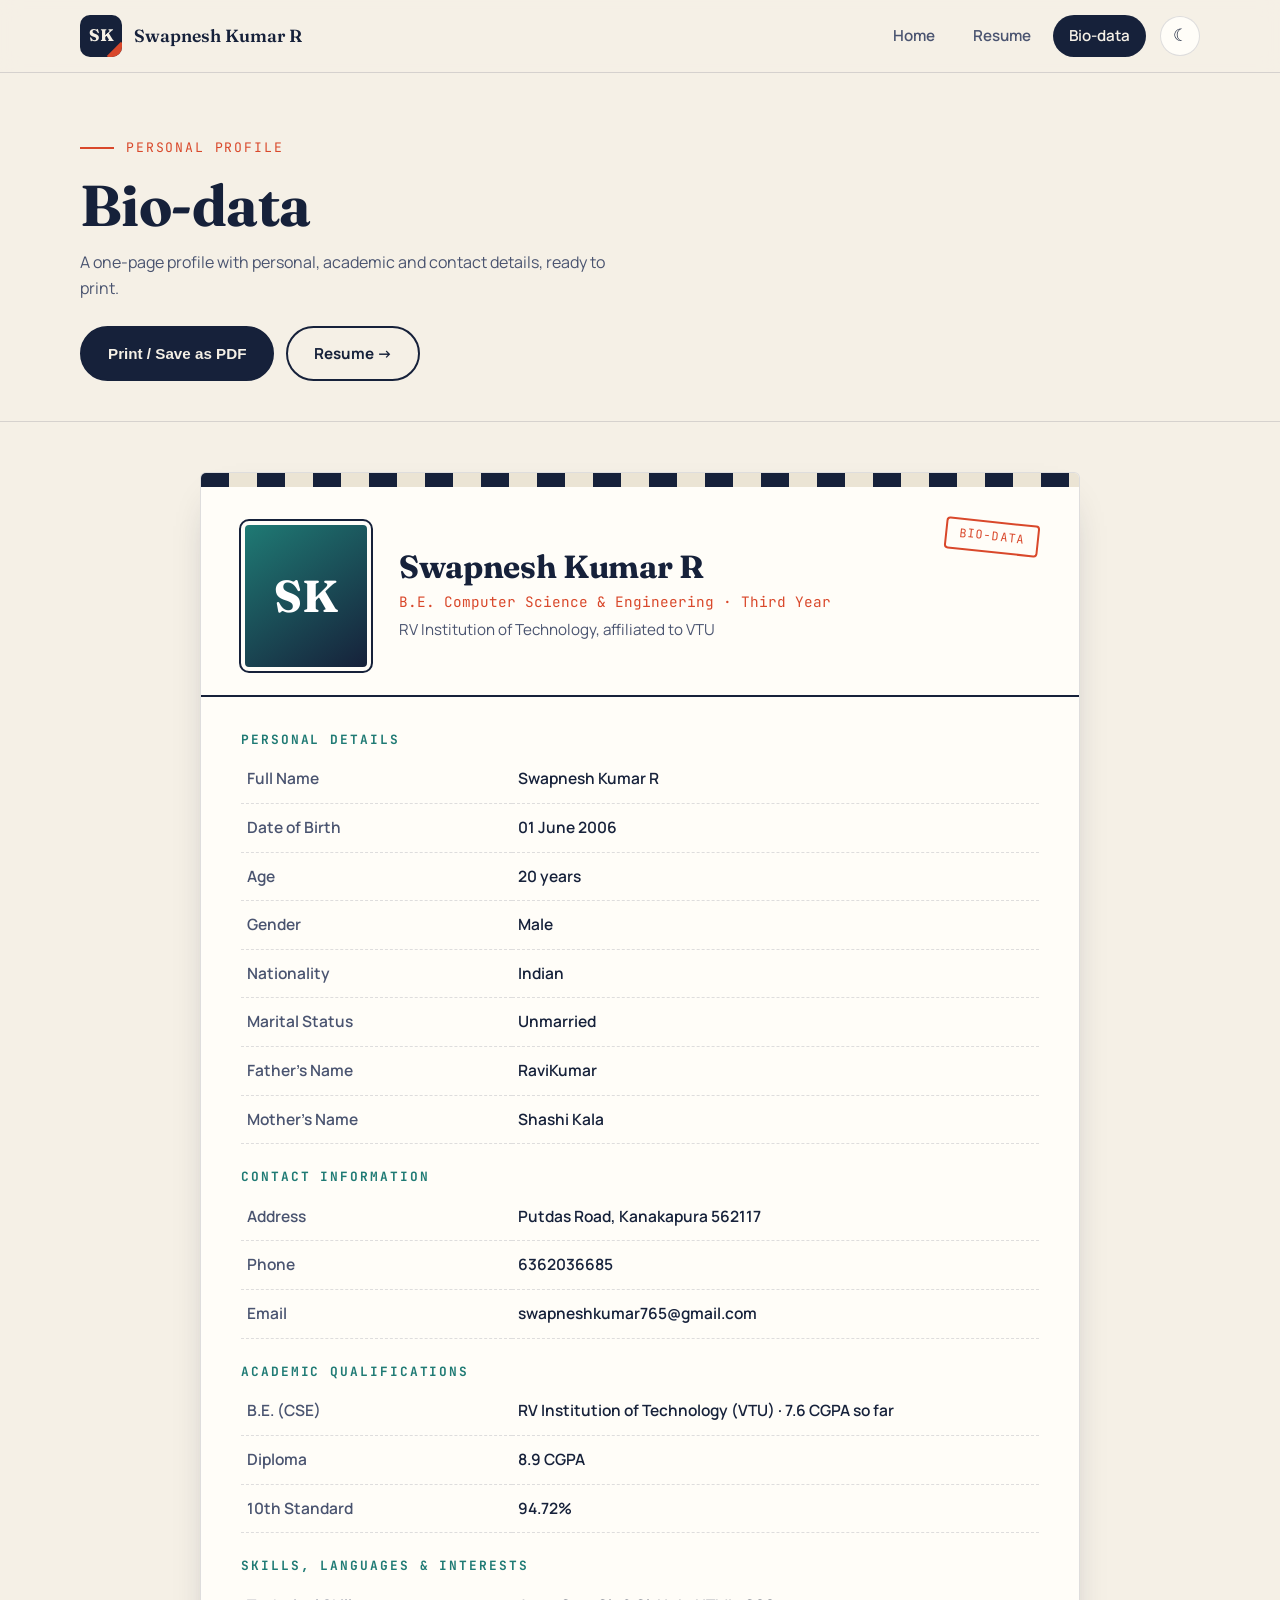
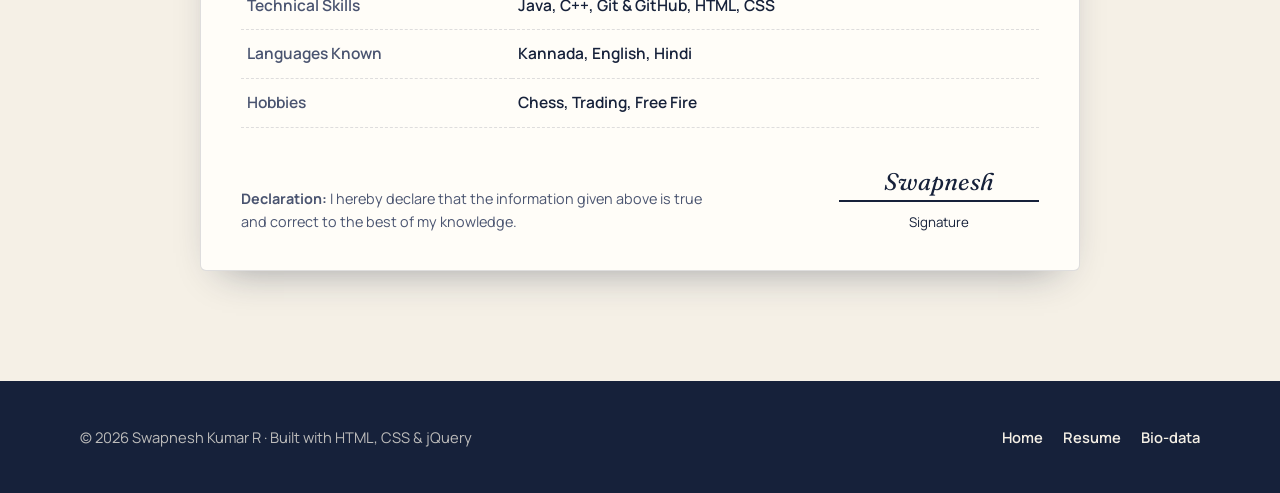
==== biodata.html @ 8de853ec "first commit" ====
<!DOCTYPE html>
<html lang="en">
<head>
  <meta charset="UTF-8">
  <meta name="viewport" content="width=device-width, initial-scale=1.0">
  <meta name="description" content="Bio-data of Swapnesh Kumar R — personal, academic and contact details.">
  <title>Bio-data — Swapnesh Kumar R</title>
  <link rel="preconnect" href="https://fonts.googleapis.com">
  <link rel="preconnect" href="https://fonts.gstatic.com" crossorigin>
  <link href="https://fonts.googleapis.com/css2?family=Fraunces:ital,opsz,wght@0,9..144,500;0,9..144,700;1,9..144,500&family=JetBrains+Mono:wght@400;500&family=Manrope:wght@400;600;700&display=swap" rel="stylesheet">
  <link rel="stylesheet" href="style.css">
</head>
<body>

  <header class="site-header">
    <div class="container nav-wrap">
      <a class="brand" href="index.html">
        <span class="brand-mark">SK</span>
        <span class="brand-name">Swapnesh Kumar R</span>
      </a>
      <button class="nav-toggle" aria-label="Toggle navigation" aria-expanded="false">
        <span></span><span></span><span></span>
      </button>
      <nav class="main-nav">
        <a class="nav-link" href="index.html">Home</a>
        <a class="nav-link" href="resume.html">Resume</a>
        <a class="nav-link" href="biodata.html">Bio-data</a>
        <button class="theme-toggle" aria-label="Toggle dark mode">☾</button>
      </nav>
    </div>
  </header>

  <section class="page-banner">
    <div class="container">
      <div class="eyebrow">Personal Profile</div>
      <h1>Bio-data</h1>
      <p>A one-page profile with personal, academic and contact details, ready to print.</p>
      <div class="banner-actions">
        <button class="btn btn-primary print-btn">Print / Save as PDF</button>
        <a class="btn btn-ghost" href="resume.html">Resume →</a>
      </div>
    </div>
  </section>

  <main class="container bio-wrap">
    <article class="bio-card reveal">

      <div class="bio-head">
        <div class="avatar" aria-label="Photo placeholder">SK</div>
        <div>
          <h2>Swapnesh Kumar R</h2>
          <div class="role">B.E. Computer Science &amp; Engineering · Third Year</div>
          <div class="tagline">RV Institution of Technology, affiliated to VTU</div>
        </div>
        <div class="stamp">Bio-data</div>
      </div>

      <div class="bio-body">

        <div class="bio-group">
          <h3>Personal Details</h3>
          <table class="bio-table">
            <tr><th>Full Name</th><td>Swapnesh Kumar R</td></tr>
            <tr><th>Date of Birth</th><td>01 June 2006</td></tr>
            <tr><th>Age</th><td id="age" data-dob="2006-06-01">—</td></tr>
            <tr><th>Gender</th><td>Male</td></tr>
            <tr><th>Nationality</th><td>Indian</td></tr>
            <tr><th>Marital Status</th><td>Unmarried</td></tr>
            <tr><th>Father's Name</th><td>RaviKumar</td></tr>
            <tr><th>Mother's Name</th><td>Shashi Kala</td></tr>
          </table>
        </div>

        <div class="bio-group">
          <h3>Contact Information</h3>
          <table class="bio-table">
            <tr><th>Address</th><td>Putdas Road, Kanakapura 562117</td></tr>
            <tr><th>Phone</th><td><span class="copyable" data-copy="6362036685" title="Click to copy">6362036685</span></td></tr>
            <tr><th>Email</th><td><span class="copyable" data-copy="swapneshkumar765@gmail.com" title="Click to copy">swapneshkumar765@gmail.com</span></td></tr>
          </table>
        </div>

        <div class="bio-group">
          <h3>Academic Qualifications</h3>
          <table class="bio-table">
            <tr><th>B.E. (CSE)</th><td>RV Institution of Technology (VTU) · 7.6 CGPA so far</td></tr>
            <tr><th>Diploma</th><td>8.9 CGPA</td></tr>
            <tr><th>10th Standard</th><td>94.72%</td></tr>
          </table>
        </div>

        <div class="bio-group">
          <h3>Skills, Languages &amp; Interests</h3>
          <table class="bio-table">
            <tr><th>Technical Skills</th><td>Java, C++, Git &amp; GitHub, HTML, CSS</td></tr>
            <tr><th>Languages Known</th><td>Kannada, English, Hindi</td></tr>
            <tr><th>Hobbies</th><td>Chess, Trading, Free Fire</td></tr>
          </table>
        </div>
      </div>

      <div class="bio-foot">
        <p class="declaration">
          <strong>Declaration:</strong> I hereby declare that the information given above is
          true and correct to the best of my knowledge.
        </p>
        <div class="signature">
          <div class="sig-line">Swapnesh</div>
          <small>Signature</small>
        </div>
      </div>

    </article>
  </main>

  <footer class="site-footer">
    <div class="container footer-grid">
      <p>© <span id="year">2026</span> Swapnesh Kumar R · Built with HTML, CSS &amp; jQuery</p>
      <nav class="footer-links">
        <a href="index.html">Home</a>
        <a href="resume.html">Resume</a>
        <a href="biodata.html">Bio-data</a>
      </nav>
    </div>
  </footer>

  <script src="https://code.jquery.com/jquery-3.7.1.min.js"></script>
  <script src="script.js"></script>
</body>
</html>
---- style.css ----
/* =========================================================
   Swapnesh Kumar R — Personal Site
   Theme: "Ink & Paper" — warm paper, deep ink navy,
   vermilion accent, with a chessboard motif.
   ========================================================= */

:root {
  --paper: #f5f0e6;
  --paper-2: #ebe4d4;
  --card: #fffdf8;
  --ink: #16213a;
  --ink-soft: #4a5470;
  --accent: #d9482b;
  --accent-dark: #b23a21;
  --teal: #1f7a74;
  --gold: #c9972b;
  --line: rgba(22, 33, 58, 0.14);
  --shadow: 0 18px 40px -22px rgba(22, 33, 58, 0.45);
  --radius: 16px;
  --font-display: "Fraunces", Georgia, serif;
  --font-body: "Manrope", system-ui, sans-serif;
  --font-mono: "JetBrains Mono", ui-monospace, monospace;
}

[data-theme="dark"] {
  --paper: #0f1626;
  --paper-2: #151e33;
  --card: #1a243c;
  --ink: #f2ecdf;
  --ink-soft: #aab3c9;
  --accent: #ff6a47;
  --accent-dark: #ff8a6d;
  --teal: #4cc2b8;
  --gold: #e6b84a;
  --line: rgba(242, 236, 223, 0.14);
  --shadow: 0 18px 40px -22px rgba(0, 0, 0, 0.8);
}

* { box-sizing: border-box; margin: 0; padding: 0; }
html { scroll-behavior: smooth; }

body {
  font-family: var(--font-body);
  background: var(--paper);
  color: var(--ink);
  line-height: 1.65;
  transition: background 0.35s ease, color 0.35s ease;
  -webkit-font-smoothing: antialiased;
}

img { max-width: 100%; display: block; }
a { color: inherit; text-decoration: none; }
ul { list-style: none; }

.container { width: min(1120px, 92%); margin-inline: auto; }

h1, h2, h3, h4 {
  font-family: var(--font-display);
  line-height: 1.15;
  letter-spacing: -0.01em;
}

/* ---------- Scroll progress + back to top ---------- */
.progress-bar {
  position: fixed; top: 0; left: 0; height: 3px; width: 0;
  background: linear-gradient(90deg, var(--accent), var(--gold));
  z-index: 200;
}

.to-top {
  position: fixed; right: 22px; bottom: 22px;
  width: 46px; height: 46px; border-radius: 50%;
  border: 1px solid var(--line);
  background: var(--ink); color: var(--paper);
  font-size: 1.2rem; cursor: pointer;
  opacity: 0; transform: translateY(14px); pointer-events: none;
  transition: opacity 0.3s, transform 0.3s, background 0.2s;
  z-index: 150;
}
.to-top.show { opacity: 1; transform: none; pointer-events: auto; }
.to-top:hover { background: var(--accent); }

/* ---------- Header / nav ---------- */
.site-header {
  position: sticky; top: 0; z-index: 100;
  background: color-mix(in srgb, var(--paper) 88%, transparent);
  backdrop-filter: blur(10px);
  border-bottom: 1px solid var(--line);
}
.nav-wrap {
  display: flex; align-items: center; justify-content: space-between;
  height: 72px; gap: 20px;
}
.brand { display: flex; align-items: center; gap: 12px; }
.brand-mark {
  display: grid; place-items: center;
  width: 42px; height: 42px; border-radius: 10px;
  background: var(--ink); color: var(--paper);
  font-family: var(--font-display); font-weight: 700; font-size: 1.05rem;
  position: relative; overflow: hidden;
}
.brand-mark::after {
  content: ""; position: absolute; right: -9px; bottom: -9px;
  width: 20px; height: 20px; background: var(--accent);
  transform: rotate(45deg);
}
.brand-name { font-family: var(--font-display); font-weight: 600; font-size: 1.1rem; }

.main-nav { display: flex; align-items: center; gap: 6px; }
.nav-link {
  padding: 8px 16px; border-radius: 999px;
  font-weight: 600; font-size: 0.95rem; color: var(--ink-soft);
  transition: color 0.2s, background 0.2s;
}
.nav-link:hover { color: var(--ink); background: var(--paper-2); }
.nav-link.active { color: var(--paper); background: var(--ink); }

.theme-toggle {
  margin-left: 8px; width: 40px; height: 40px; border-radius: 50%;
  border: 1px solid var(--line); background: var(--card);
  color: var(--ink); cursor: pointer; font-size: 1.05rem;
  transition: transform 0.3s;
}
.theme-toggle:hover { transform: rotate(25deg); }

.nav-toggle {
  display: none; flex-direction: column; gap: 5px;
  background: none; border: 0; cursor: pointer; padding: 8px;
}
.nav-toggle span {
  width: 24px; height: 2px; background: var(--ink);
  transition: transform 0.3s, opacity 0.3s;
}
.nav-toggle.open span:nth-child(1) { transform: translateY(7px) rotate(45deg); }
.nav-toggle.open span:nth-child(2) { opacity: 0; }
.nav-toggle.open span:nth-child(3) { transform: translateY(-7px) rotate(-45deg); }

/* ---------- Buttons & chips ---------- */
.btn {
  display: inline-flex; align-items: center; gap: 8px;
  padding: 13px 26px; border-radius: 999px;
  font-weight: 700; font-size: 0.95rem; cursor: pointer;
  border: 2px solid var(--ink);
  transition: transform 0.2s, background 0.2s, color 0.2s, box-shadow 0.2s;
}
.btn:hover { transform: translateY(-3px); box-shadow: 0 10px 0 -4px var(--accent); }
.btn-primary { background: var(--ink); color: var(--paper); }
.btn-ghost { background: transparent; color: var(--ink); }

.chip {
  display: inline-block; padding: 6px 14px; border-radius: 999px;
  background: var(--paper-2); border: 1px solid var(--line);
  font-family: var(--font-mono); font-size: 0.82rem; font-weight: 500;
  transition: background 0.2s, color 0.2s, transform 0.2s;
}
.chip:hover { background: var(--accent); color: #fff; transform: translateY(-2px); }

.eyebrow {
  font-family: var(--font-mono); font-size: 0.82rem;
  letter-spacing: 0.14em; text-transform: uppercase; color: var(--accent);
  display: flex; align-items: center; gap: 12px; margin-bottom: 14px;
}
.eyebrow::before { content: ""; width: 34px; height: 2px; background: var(--accent); }

/* ---------- Hero (home) ---------- */
.hero { padding: 80px 0 70px; position: relative; overflow: hidden; }
.hero-grid {
  display: grid; grid-template-columns: 1.15fr 0.85fr;
  gap: 60px; align-items: center;
}
.hero h1 { font-size: clamp(2.6rem, 6vw, 4.6rem); font-weight: 700; }
.hero h1 em { font-style: italic; color: var(--accent); font-weight: 500; }
.typed-line {
  margin: 20px 0 14px; font-family: var(--font-mono);
  font-size: 1.1rem; color: var(--teal); min-height: 1.8em;
}
.cursor { display: inline-block; width: 9px; height: 1.1em; background: var(--teal);
  margin-left: 3px; vertical-align: -3px; animation: blink 1s steps(1) infinite; }
@keyframes blink { 50% { opacity: 0; } }
.hero p.lead { font-size: 1.12rem; color: var(--ink-soft); max-width: 540px; }
.hero-actions { display: flex; flex-wrap: wrap; gap: 14px; margin-top: 32px; }

/* chessboard motif */
.board-wrap { position: relative; justify-self: center; }
.board {
  display: grid; grid-template-columns: repeat(8, 1fr);
  width: min(400px, 82vw); aspect-ratio: 1;
  border: 8px solid var(--ink); border-radius: 12px;
  box-shadow: var(--shadow); overflow: hidden;
  transform: rotate(-4deg); transition: transform 0.5s ease;
}
.board:hover { transform: rotate(0deg) scale(1.02); }
.sq { display: grid; place-items: center; font-size: clamp(1rem, 3.4vw, 1.9rem); user-select: none; }
.sq.light { background: var(--paper-2); }
.sq.dark { background: var(--teal); }
.sq.piece { cursor: pointer; transition: transform 0.2s; }
.sq.piece:hover { transform: scale(1.25); }
.board-tag {
  position: absolute; right: -14px; bottom: -18px;
  background: var(--accent); color: #fff;
  font-family: var(--font-mono); font-size: 0.78rem;
  padding: 8px 14px; border-radius: 8px; transform: rotate(3deg);
  box-shadow: var(--shadow);
}

/* ---------- Sections ---------- */
.section { padding: 80px 0; }
.section.alt { background: var(--paper-2); }
.section-head { max-width: 640px; margin-bottom: 44px; }
.section-head h2 { font-size: clamp(1.9rem, 4vw, 2.8rem); }
.section-head p { color: var(--ink-soft); margin-top: 10px; }

.card {
  background: var(--card); border: 1px solid var(--line);
  border-radius: var(--radius); padding: 28px; box-shadow: var(--shadow);
}

/* stats */
.stats { display: grid; grid-template-columns: repeat(3, 1fr); gap: 22px; }
.stat { text-align: left; position: relative; overflow: hidden; }
.stat .num { font-family: var(--font-display); font-size: 3rem; font-weight: 700; color: var(--accent); line-height: 1; }
.stat .label { margin-top: 10px; font-weight: 600; }
.stat .sub { font-size: 0.85rem; color: var(--ink-soft); }
.stat::after {
  content: "♟"; position: absolute; right: 14px; bottom: -14px;
  font-size: 5rem; opacity: 0.07;
}

/* link cards */
.link-grid { display: grid; grid-template-columns: repeat(3, 1fr); gap: 22px; }
.link-card { display: block; transition: transform 0.25s, border-color 0.25s; }
.link-card:hover { transform: translateY(-8px); border-color: var(--accent); }
.link-card .icon { font-size: 2rem; margin-bottom: 14px; }
.link-card h3 { font-size: 1.4rem; margin-bottom: 8px; }
.link-card p { color: var(--ink-soft); font-size: 0.95rem; }
.link-card .go { display: inline-block; margin-top: 16px; font-weight: 700; color: var(--accent); }

/* ---------- Page banner (inner pages) ---------- */
.page-banner { padding: 64px 0 40px; border-bottom: 1px solid var(--line); }
.page-banner h1 { font-size: clamp(2.2rem, 5vw, 3.6rem); }
.page-banner p { color: var(--ink-soft); max-width: 560px; margin-top: 10px; }
.banner-actions { margin-top: 24px; display: flex; gap: 12px; flex-wrap: wrap; }

/* ---------- Resume ---------- */
.resume-layout { display: grid; grid-template-columns: 300px 1fr; gap: 40px; padding: 60px 0 90px; }
.side-stack { display: grid; gap: 24px; align-content: start; position: sticky; top: 96px; height: fit-content; }
.side-stack h3 { font-size: 1.2rem; margin-bottom: 14px; }
.contact-list li { display: flex; gap: 10px; padding: 8px 0; font-size: 0.92rem; border-bottom: 1px dashed var(--line); word-break: break-word; }
.contact-list li:last-child { border: 0; }
.contact-list b { min-width: 24px; }

.main-stack section { margin-bottom: 52px; }
.main-stack h2 { font-size: 1.8rem; margin-bottom: 22px; display: flex; align-items: center; gap: 14px; }
.main-stack h2::after { content: ""; flex: 1; height: 1px; background: var(--line); }

.timeline { position: relative; padding-left: 30px; }
.timeline::before { content: ""; position: absolute; left: 7px; top: 6px; bottom: 6px; width: 2px; background: var(--line); }
.t-item { position: relative; margin-bottom: 28px; }
.t-item::before {
  content: ""; position: absolute; left: -30px; top: 6px;
  width: 16px; height: 16px; border-radius: 50%;
  background: var(--paper); border: 3px solid var(--accent);
}
.t-item h3 { font-size: 1.25rem; }
.t-meta { font-family: var(--font-mono); font-size: 0.8rem; color: var(--teal); margin: 4px 0 8px; }
.t-item p, .t-item li { color: var(--ink-soft); font-size: 0.97rem; }
.t-item ul { list-style: disc; padding-left: 18px; margin-top: 6px; }
.placeholder-note {
  display: inline-block; font-family: var(--font-mono); font-size: 0.72rem;
  background: var(--gold); color: #1b1405; padding: 2px 8px; border-radius: 4px; margin-left: 8px; vertical-align: middle;
}

/* skills */
.skill { margin-bottom: 18px; }
.skill-top { display: flex; justify-content: space-between; font-weight: 700; font-size: 0.95rem; margin-bottom: 6px; }
.skill-track { height: 10px; background: var(--paper-2); border-radius: 99px; overflow: hidden; border: 1px solid var(--line); }
.skill-fill {
  height: 100%; width: 0; border-radius: 99px;
  background: linear-gradient(90deg, var(--teal), var(--accent));
  transition: width 1.4s cubic-bezier(0.22, 1, 0.36, 1);
}
.chip-row { display: flex; flex-wrap: wrap; gap: 10px; margin-top: 22px; }

/* projects / certs */
.proj-grid { display: grid; grid-template-columns: repeat(2, 1fr); gap: 20px; }
.proj { transition: transform 0.25s; }
.proj:hover { transform: translateY(-6px) rotate(-0.4deg); }
.proj h3 { font-size: 1.15rem; margin-bottom: 6px; }
.proj p { color: var(--ink-soft); font-size: 0.93rem; margin-bottom: 14px; }
.cert-list li { display: flex; justify-content: space-between; gap: 14px; padding: 14px 0; border-bottom: 1px solid var(--line); }
.cert-list li:last-child { border: 0; }
.cert-list span { font-family: var(--font-mono); font-size: 0.8rem; color: var(--ink-soft); white-space: nowrap; }

/* ---------- Bio-data ---------- */
.bio-wrap { padding: 50px 0 90px; }
.bio-card {
  background: var(--card); border: 1px solid var(--line);
  border-radius: 6px; box-shadow: var(--shadow);
  max-width: 880px; margin-inline: auto; position: relative; overflow: hidden;
}
.bio-card::before {
  content: ""; display: block; height: 14px;
  background: repeating-linear-gradient(90deg, var(--ink) 0 28px, var(--paper-2) 28px 56px);
}
.bio-head { display: flex; gap: 28px; align-items: center; padding: 34px 40px 24px; border-bottom: 2px solid var(--ink); }
.avatar {
  width: 130px; height: 150px; flex-shrink: 0; border-radius: 8px;
  display: grid; place-items: center; text-align: center;
  background: linear-gradient(145deg, var(--teal), var(--ink));
  color: #fff; font-family: var(--font-display); font-size: 2.8rem; font-weight: 700;
  border: 4px solid var(--card); outline: 2px solid var(--ink);
}
.bio-head h2 { font-size: 2rem; }
.bio-head .role { font-family: var(--font-mono); color: var(--accent); font-size: 0.9rem; margin: 4px 0; }
.bio-head .tagline { color: var(--ink-soft); font-size: 0.95rem; }
.stamp {
  margin-left: auto; align-self: flex-start; border: 2px solid var(--accent); color: var(--accent);
  padding: 4px 12px; font-family: var(--font-mono); font-size: 0.75rem; letter-spacing: 0.1em;
  transform: rotate(6deg); border-radius: 4px; text-transform: uppercase;
}
.bio-body { padding: 10px 40px 34px; }
.bio-group h3 {
  font-size: 0.8rem; font-family: var(--font-mono); text-transform: uppercase;
  letter-spacing: 0.15em; color: var(--teal); margin: 26px 0 8px;
}
.bio-table { width: 100%; border-collapse: collapse; }
.bio-table th, .bio-table td { text-align: left; padding: 11px 6px; border-bottom: 1px dashed var(--line); font-size: 0.97rem; vertical-align: top; }
.bio-table th { width: 34%; color: var(--ink-soft); font-weight: 600; }
.bio-table td { font-weight: 600; }
.bio-foot { padding: 0 40px 36px; display: flex; justify-content: space-between; align-items: flex-end; gap: 20px; flex-wrap: wrap; }
.declaration { max-width: 480px; font-size: 0.9rem; color: var(--ink-soft); }
.signature { text-align: center; min-width: 200px; }
.signature .sig-line { border-bottom: 2px solid var(--ink); height: 40px; margin-bottom: 6px; font-family: var(--font-display); font-style: italic; font-size: 1.5rem; }

/* ---------- Footer ---------- */
.site-footer { background: var(--ink); color: var(--paper); padding: 44px 0; margin-top: 20px; }
[data-theme="dark"] .site-footer { background: #0a0f1c; color: #f2ecdf; }
.footer-grid { display: flex; justify-content: space-between; gap: 20px; flex-wrap: wrap; align-items: center; }
.footer-grid p { opacity: 0.75; font-size: 0.92rem; }
.footer-links { display: flex; gap: 20px; font-weight: 600; font-size: 0.92rem; }
.footer-links a:hover { color: var(--gold); }

/* ---------- Reveal animation ---------- */
.reveal { opacity: 0; transform: translateY(28px); transition: opacity 0.8s ease, transform 0.8s ease; }
.reveal.in { opacity: 1; transform: none; }

/* ---------- Responsive ---------- */
@media (max-width: 920px) {
  .hero-grid { grid-template-columns: 1fr; }
  .board-wrap { order: -1; }
  .resume-layout { grid-template-columns: 1fr; }
  .side-stack { position: static; }
  .stats, .link-grid { grid-template-columns: 1fr; }
}

@media (max-width: 760px) {
  .nav-toggle { display: flex; }
  .main-nav {
    position: absolute; top: 72px; left: 0; right: 0;
    flex-direction: column; align-items: stretch; gap: 4px;
    background: var(--paper); padding: 14px 4% 20px;
    border-bottom: 1px solid var(--line);
    max-height: 0; overflow: hidden; opacity: 0; padding-block: 0;
    transition: max-height 0.4s ease, opacity 0.3s ease, padding 0.3s ease;
  }
  .main-nav.open { max-height: 360px; opacity: 1; padding-block: 14px 20px; }
  .nav-link { text-align: center; padding: 12px; }
  .theme-toggle { margin: 6px auto 0; }
  .proj-grid { grid-template-columns: 1fr; }
  .bio-head { flex-direction: column; text-align: center; padding: 28px 22px 20px; }
  .stamp { margin: 0; align-self: center; }
  .bio-body, .bio-foot { padding-inline: 22px; }
  .bio-table th { width: 40%; }
  .hero { padding-top: 50px; }
}

/* ---------- Print (bio-data & resume) ---------- */
@media print {
  .site-header, .site-footer, .to-top, .progress-bar, .banner-actions, .page-banner p { display: none !important; }
  body { background: #fff; color: #000; }
  .bio-card, .card { box-shadow: none; border: 1px solid #999; }
  .reveal { opacity: 1 !important; transform: none !important; }
  .skill-fill { transition: none; }
}
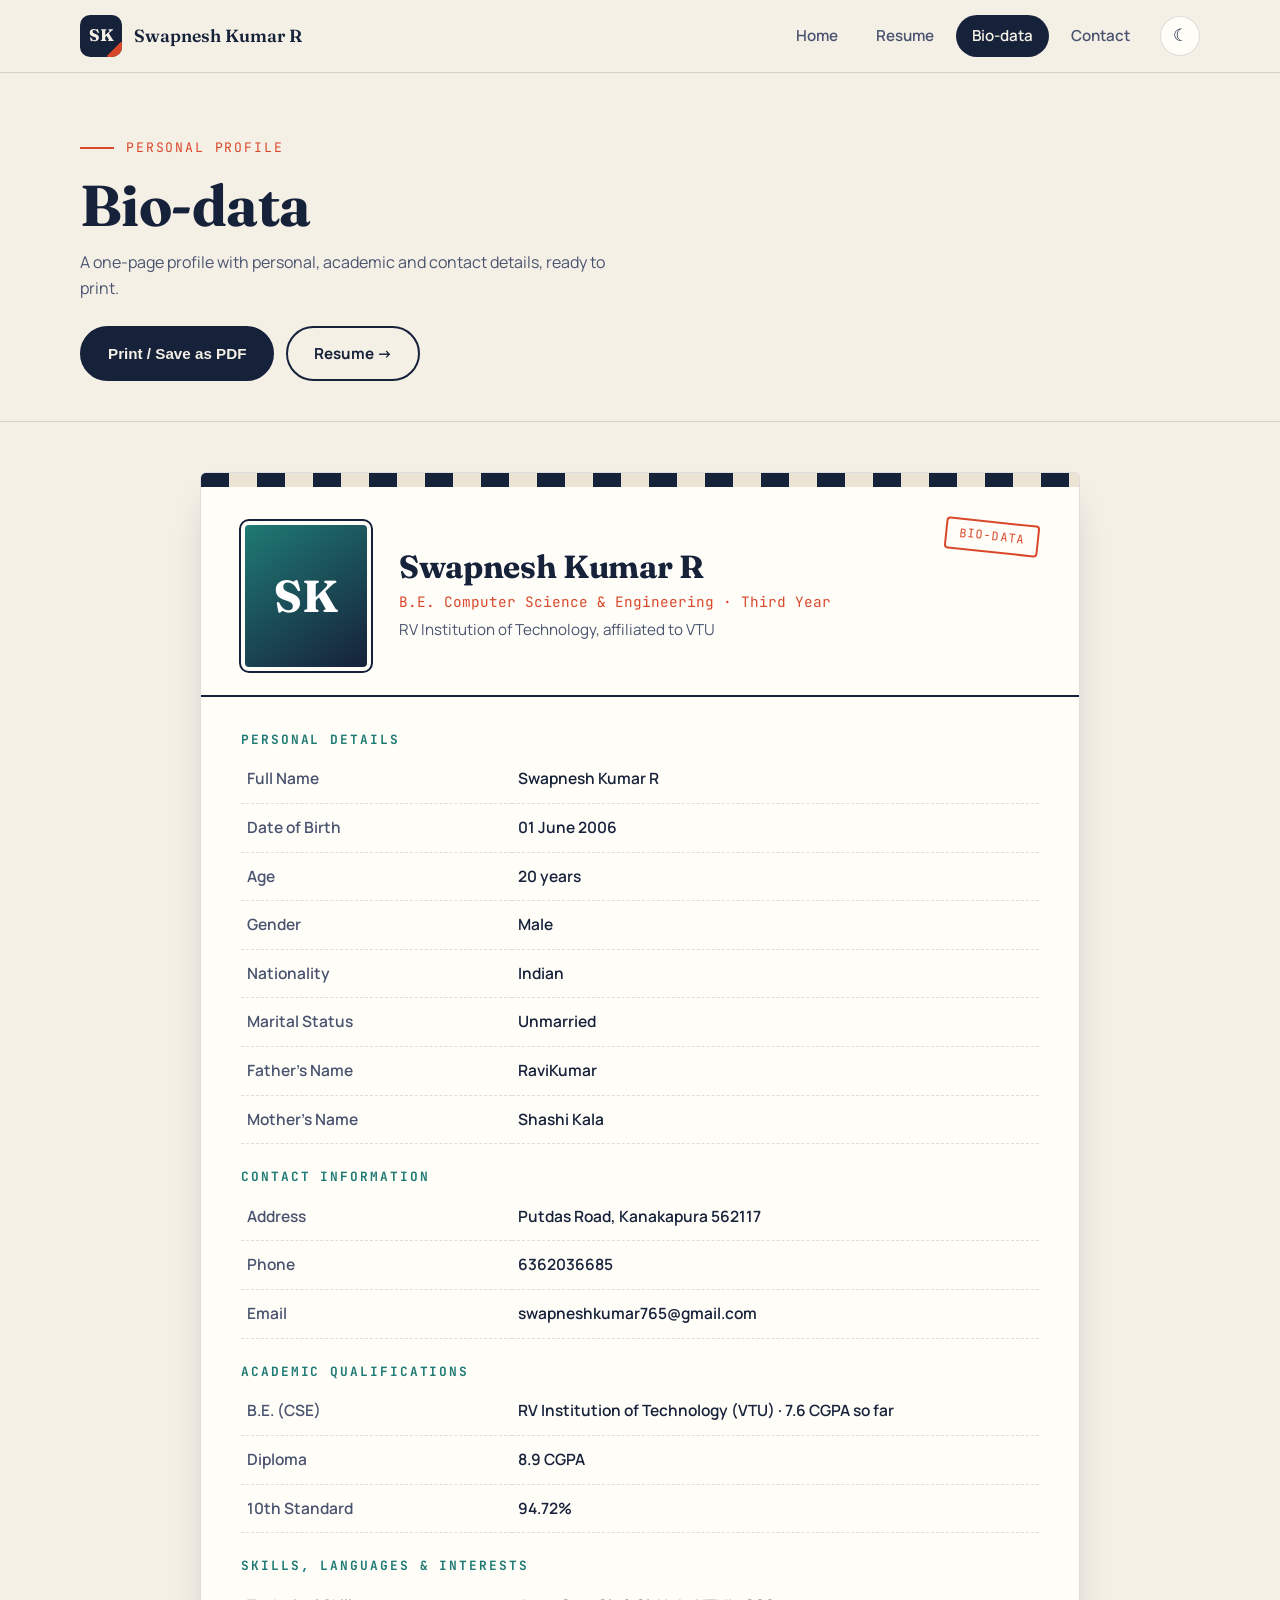
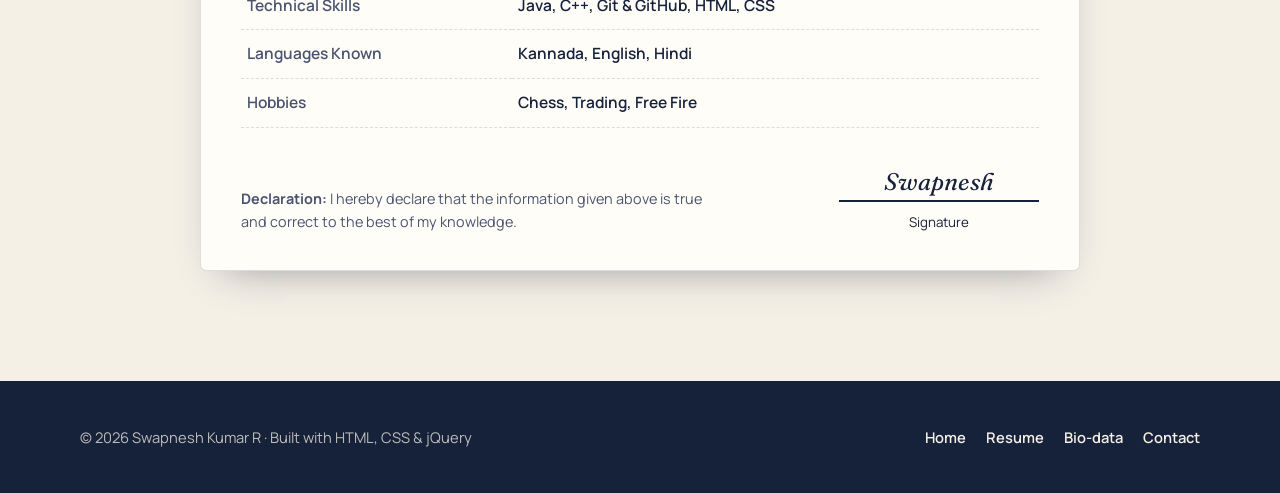
==== commit 8faf8897: "Added contact page (program 6)" ====
--- a/biodata.html
+++ b/biodata.html
@@ -25,6 +25,7 @@
         <a class="nav-link" href="index.html">Home</a>
         <a class="nav-link" href="resume.html">Resume</a>
         <a class="nav-link" href="biodata.html">Bio-data</a>
+        <a class="nav-link" href="contact.html">Contact</a>
         <button class="theme-toggle" aria-label="Toggle dark mode">☾</button>
       </nav>
     </div>
@@ -120,6 +121,7 @@
         <a href="index.html">Home</a>
         <a href="resume.html">Resume</a>
         <a href="biodata.html">Bio-data</a>
+        <a href="contact.html">Contact</a>
       </nav>
     </div>
   </footer>
--- a/style.css
+++ b/style.css
@@ -382,3 +382,69 @@
   .reveal { opacity: 1 !important; transform: none !important; }
   .skill-fill { transition: none; }
 }
+
+/* =========================================================
+   Contact page
+   ========================================================= */
+.contact-layout {
+  display: grid; grid-template-columns: 0.9fr 1.1fr;
+  gap: 36px; padding: 60px 0 90px; align-items: start;
+}
+.contact-info { display: grid; gap: 18px; }
+.contact-item { display: flex; gap: 18px; align-items: flex-start; padding: 22px 24px; transition: transform 0.25s, border-color 0.25s; }
+.contact-item:hover { transform: translateX(6px); border-color: var(--accent); }
+.ci-icon {
+  flex-shrink: 0; width: 48px; height: 48px; border-radius: 12px;
+  display: grid; place-items: center; font-size: 1.3rem;
+  background: var(--ink); color: var(--paper);
+}
+.contact-item h3 { font-size: 1.1rem; margin-bottom: 4px; }
+.contact-item p { color: var(--ink-soft); font-size: 0.95rem; word-break: break-word; }
+.contact-item a { color: var(--accent); font-weight: 600; }
+.contact-item a:hover { text-decoration: underline; }
+
+.mini-btn {
+  margin-top: 10px; padding: 4px 14px; border-radius: 999px; cursor: pointer;
+  border: 1px solid var(--line); background: var(--paper-2); color: var(--ink);
+  font-family: var(--font-mono); font-size: 0.75rem; transition: background 0.2s, color 0.2s;
+}
+.mini-btn:hover { background: var(--accent); color: #fff; }
+
+.avail { display: flex; gap: 14px; align-items: center; padding: 18px 24px; border-style: dashed; box-shadow: none; }
+.avail p { color: var(--ink-soft); font-size: 0.9rem; }
+.dot {
+  width: 12px; height: 12px; border-radius: 50%; background: #2fb36d; flex-shrink: 0;
+  box-shadow: 0 0 0 0 rgba(47, 179, 109, 0.6); animation: pulse 1.8s infinite;
+}
+@keyframes pulse {
+  70% { box-shadow: 0 0 0 12px rgba(47, 179, 109, 0); }
+  100% { box-shadow: 0 0 0 0 rgba(47, 179, 109, 0); }
+}
+
+.form-card { padding: 36px; }
+.form-card h2 { font-size: 1.9rem; }
+.form-sub { color: var(--ink-soft); font-size: 0.93rem; margin: 6px 0 24px; }
+.field { margin-bottom: 18px; }
+.field label { display: flex; justify-content: space-between; font-weight: 700; font-size: 0.9rem; margin-bottom: 6px; }
+.field label small { font-family: var(--font-mono); font-weight: 400; color: var(--ink-soft); }
+.field input, .field select, .field textarea {
+  width: 100%; padding: 13px 16px; border-radius: 12px;
+  border: 1.5px solid var(--line); background: var(--paper);
+  color: var(--ink); font-family: var(--font-body); font-size: 0.97rem;
+  transition: border-color 0.2s, box-shadow 0.2s;
+}
+.field textarea { resize: vertical; min-height: 130px; }
+.field input:focus, .field select:focus, .field textarea:focus {
+  outline: none; border-color: var(--teal); box-shadow: 0 0 0 4px rgba(31, 122, 116, 0.18);
+}
+.field.invalid input, .field.invalid textarea { border-color: var(--accent); }
+.err { display: block; min-height: 0; margin-top: 5px; font-size: 0.82rem; color: var(--accent); font-weight: 600; }
+.form-status { margin-top: 16px; font-weight: 600; color: var(--teal); min-height: 1.4em; }
+
+@media (max-width: 920px) {
+  .contact-layout { grid-template-columns: 1fr; }
+  .form-card { padding: 26px 22px; }
+}
+@media print {
+  .form-card, .avail { display: none !important; }
+}
